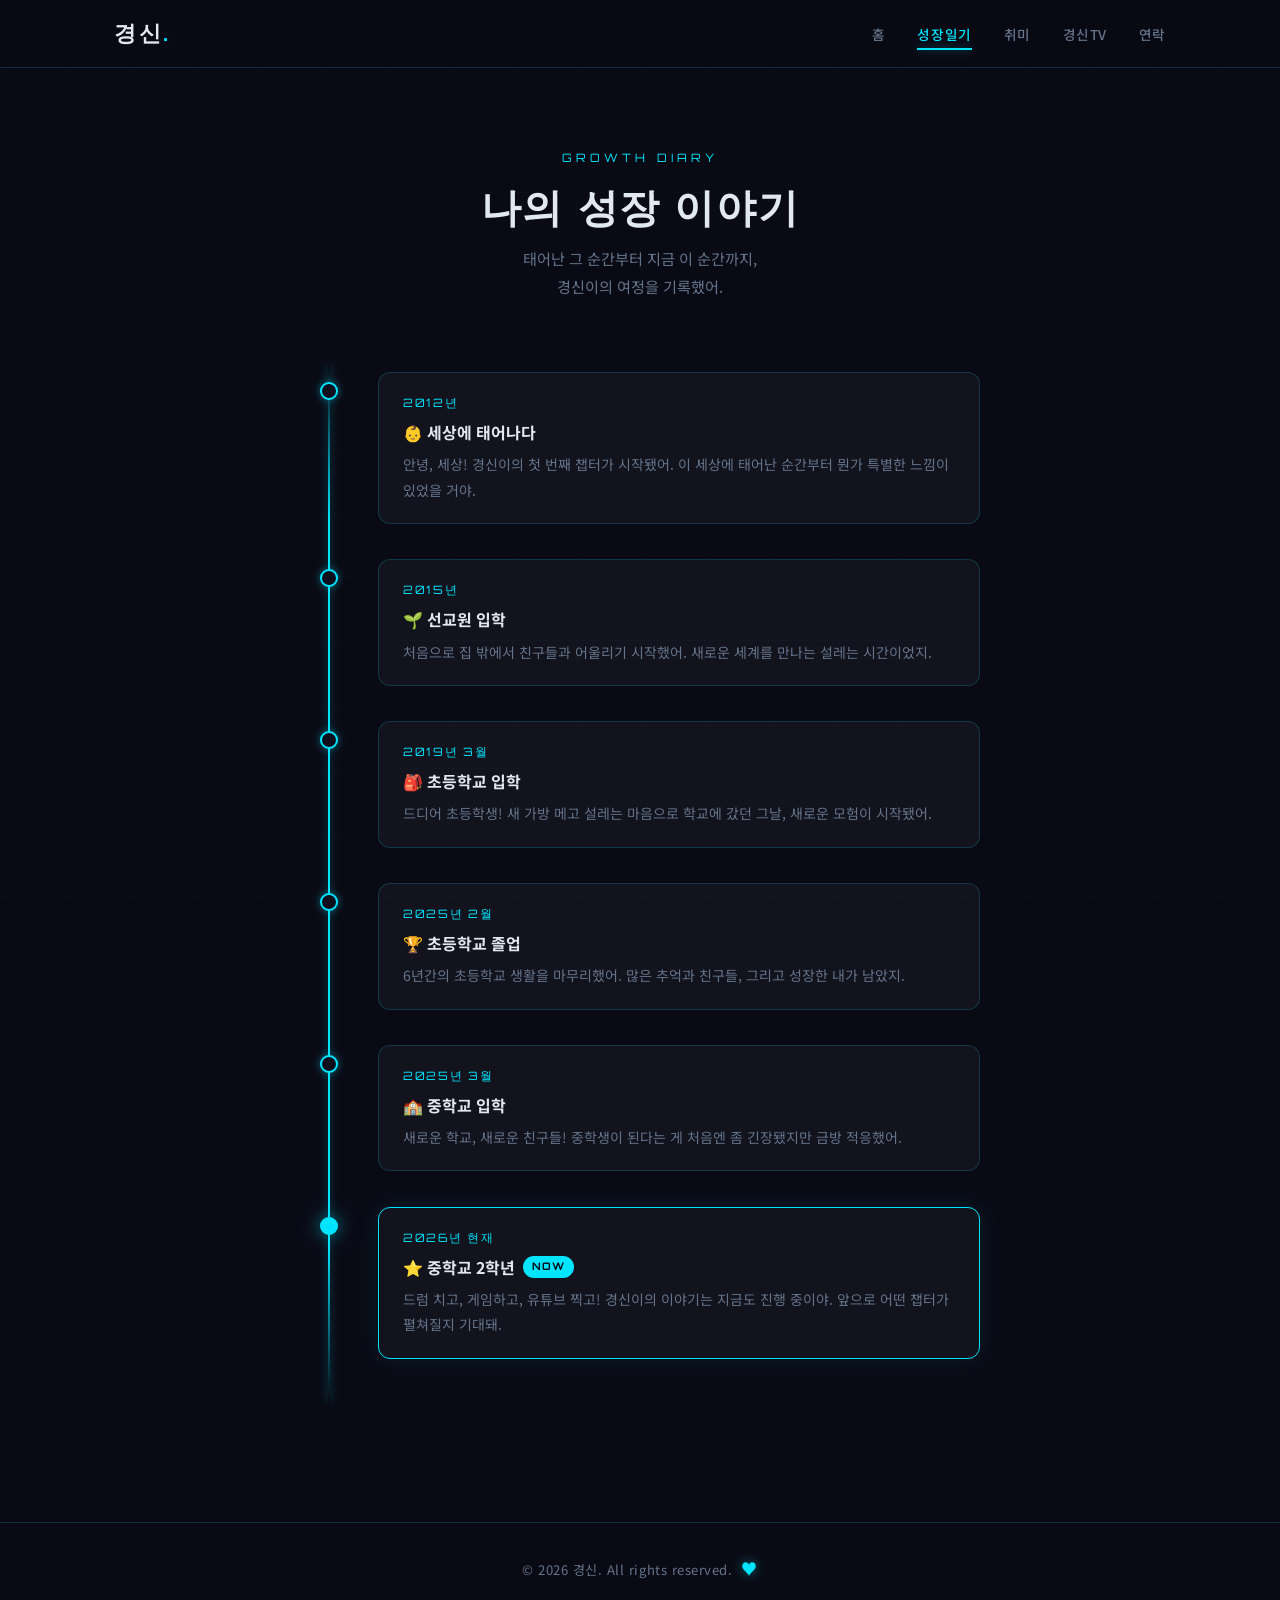
==== growth.html @ fafbe0da "Initial commit: 경신이의 개인 홈페이지 다크 게이머 감성 + 네온 사이언 포인트 컬러의 멀티페이지 정적 사이트. 홈 / 성장일기(타임라인) / 취미 / 경신TV(구독자" ====
<!DOCTYPE html>
<html lang="ko">
<head>
  <meta charset="UTF-8">
  <meta name="viewport" content="width=device-width, initial-scale=1.0">
  <meta name="description" content="경신이의 성장일기 — 출생부터 중학교 2학년 현재까지">
  <title>성장일기 | 경신의 홈페이지</title>
  <link rel="preconnect" href="https://fonts.googleapis.com">
  <link rel="preconnect" href="https://fonts.gstatic.com" crossorigin>
  <link href="https://fonts.googleapis.com/css2?family=Orbitron:wght@400;600;700;900&family=Noto+Sans+KR:wght@300;400;500;700&display=swap" rel="stylesheet">
  <link rel="stylesheet" href="css/style.css">
</head>
<body>

  <!-- ── NAVBAR ── -->
  <nav class="navbar">
    <div class="nav-container">
      <a href="index.html" class="nav-logo">경신<span>.</span></a>
      <button class="nav-toggle" aria-label="메뉴 열기">
        <span></span><span></span><span></span>
      </button>
      <ul class="nav-menu">
        <li><a href="index.html"   class="nav-link">홈</a></li>
        <li><a href="growth.html"  class="nav-link">성장일기</a></li>
        <li><a href="hobby.html"   class="nav-link">취미</a></li>
        <li><a href="youtube.html" class="nav-link">경신TV</a></li>
        <li><a href="contact.html" class="nav-link">연락</a></li>
      </ul>
    </div>
  </nav>

  <!-- ── CONTENT ── -->
  <main class="page-content">
    <div class="section">

      <div class="section-header fade-in">
        <span class="section-tag">Growth Diary</span>
        <h2 class="section-title">나의 성장 이야기</h2>
        <p class="section-desc">
          태어난 그 순간부터 지금 이 순간까지,<br>경신이의 여정을 기록했어.
        </p>
      </div>

      <!-- Timeline -->
      <div class="timeline">

        <div class="timeline-item fade-in">
          <div class="timeline-dot"></div>
          <div class="timeline-content">
            <div class="timeline-year">2012년</div>
            <div class="timeline-title">👶 세상에 태어나다</div>
            <p class="timeline-desc">
              안녕, 세상! 경신이의 첫 번째 챕터가 시작됐어.
              이 세상에 태어난 순간부터 뭔가 특별한 느낌이 있었을 거야.
            </p>
          </div>
        </div>

        <div class="timeline-item fade-in">
          <div class="timeline-dot"></div>
          <div class="timeline-content">
            <div class="timeline-year">2015년</div>
            <div class="timeline-title">🌱 선교원 입학</div>
            <p class="timeline-desc">
              처음으로 집 밖에서 친구들과 어울리기 시작했어.
              새로운 세계를 만나는 설레는 시간이었지.
            </p>
          </div>
        </div>

        <div class="timeline-item fade-in">
          <div class="timeline-dot"></div>
          <div class="timeline-content">
            <div class="timeline-year">2019년 3월</div>
            <div class="timeline-title">🎒 초등학교 입학</div>
            <p class="timeline-desc">
              드디어 초등학생! 새 가방 메고 설레는 마음으로 학교에 갔던 그날,
              새로운 모험이 시작됐어.
            </p>
          </div>
        </div>

        <div class="timeline-item fade-in">
          <div class="timeline-dot"></div>
          <div class="timeline-content">
            <div class="timeline-year">2025년 2월</div>
            <div class="timeline-title">🏆 초등학교 졸업</div>
            <p class="timeline-desc">
              6년간의 초등학교 생활을 마무리했어.
              많은 추억과 친구들, 그리고 성장한 내가 남았지.
            </p>
          </div>
        </div>

        <div class="timeline-item fade-in">
          <div class="timeline-dot"></div>
          <div class="timeline-content">
            <div class="timeline-year">2025년 3월</div>
            <div class="timeline-title">🏫 중학교 입학</div>
            <p class="timeline-desc">
              새로운 학교, 새로운 친구들!
              중학생이 된다는 게 처음엔 좀 긴장됐지만 금방 적응했어.
            </p>
          </div>
        </div>

        <!-- Current item -->
        <div class="timeline-item current fade-in">
          <div class="timeline-dot"></div>
          <div class="timeline-content">
            <div class="timeline-year">2026년 현재</div>
            <div class="timeline-title">
              ⭐ 중학교 2학년
              <span class="current-badge">NOW</span>
            </div>
            <p class="timeline-desc">
              드럼 치고, 게임하고, 유튜브 찍고! 경신이의 이야기는 지금도 진행 중이야.
              앞으로 어떤 챕터가 펼쳐질지 기대돼.
            </p>
          </div>
        </div>

      </div>
    </div>
  </main>

  <footer class="footer">
    <p>© 2026 경신. All rights reserved. &nbsp;<span class="neon">♥</span></p>
  </footer>

  <script src="js/main.js"></script>
</body>
</html>
---- css/style.css ----
/* ==============================
   CSS CUSTOM PROPERTIES
============================== */
:root {
  --bg: #0a0a14;
  --bg-2: #0e0e1c;
  --bg-card: rgba(255, 255, 255, 0.04);
  --neon: #00e5ff;
  --neon-bright: #00ffff;
  --neon-glow: rgba(0, 229, 255, 0.45);
  --neon-dim: rgba(0, 229, 255, 0.08);
  --neon-border: rgba(0, 229, 255, 0.18);
  --text: #e2e8f0;
  --text-muted: #64748b;
  --nav-height: 68px;
  --ff-heading: 'Orbitron', monospace;
  --ff-body: 'Noto Sans KR', sans-serif;
  --radius: 12px;
}

/* ==============================
   RESET & BASE
============================== */
*, *::before, *::after {
  box-sizing: border-box;
  margin: 0;
  padding: 0;
}

html { scroll-behavior: smooth; }

body {
  font-family: var(--ff-body);
  background-color: var(--bg);
  color: var(--text);
  line-height: 1.7;
  min-height: 100vh;
  overflow-x: hidden;
}

/* Subtle cyberpunk grid overlay */
body::before {
  content: '';
  position: fixed;
  inset: 0;
  background-image:
    linear-gradient(rgba(0, 229, 255, 0.022) 1px, transparent 1px),
    linear-gradient(90deg, rgba(0, 229, 255, 0.022) 1px, transparent 1px);
  background-size: 64px 64px;
  pointer-events: none;
  z-index: 0;
}

a { text-decoration: none; color: inherit; }
ul { list-style: none; }

h1, h2, h3, h4 {
  font-family: var(--ff-heading);
  letter-spacing: 0.04em;
}

/* ==============================
   NAVBAR
============================== */
.navbar {
  position: fixed;
  top: 0;
  left: 0;
  right: 0;
  height: var(--nav-height);
  z-index: 1000;
  background: rgba(10, 10, 20, 0.88);
  backdrop-filter: blur(14px);
  -webkit-backdrop-filter: blur(14px);
  border-bottom: 1px solid var(--neon-border);
}

.nav-container {
  max-width: 1100px;
  margin: 0 auto;
  padding: 0 1.5rem;
  height: 100%;
  display: flex;
  align-items: center;
  justify-content: space-between;
}

.nav-logo {
  font-family: var(--ff-heading);
  font-size: 1.35rem;
  font-weight: 700;
  color: var(--text);
  letter-spacing: 0.12em;
}

.nav-logo span {
  color: var(--neon);
  text-shadow: 0 0 12px var(--neon-glow);
}

.nav-menu {
  display: flex;
  gap: 2rem;
  align-items: center;
}

.nav-link {
  font-size: 0.85rem;
  font-weight: 500;
  color: var(--text-muted);
  transition: color 0.3s ease;
  position: relative;
  padding: 0.25rem 0;
  letter-spacing: 0.04em;
}

.nav-link::after {
  content: '';
  position: absolute;
  bottom: -2px;
  left: 0;
  width: 0;
  height: 2px;
  background: var(--neon);
  box-shadow: 0 0 8px var(--neon-glow);
  transition: width 0.3s ease;
}

.nav-link:hover,
.nav-link.active {
  color: var(--neon);
}

.nav-link:hover::after,
.nav-link.active::after {
  width: 100%;
}

/* Hamburger */
.nav-toggle {
  display: none;
  flex-direction: column;
  gap: 5px;
  cursor: pointer;
  background: none;
  border: none;
  padding: 0.5rem;
}

.nav-toggle span {
  display: block;
  width: 24px;
  height: 2px;
  background: var(--text);
  border-radius: 2px;
  transition: all 0.3s ease;
}

.nav-toggle.active span:nth-child(1) { transform: translateY(7px) rotate(45deg); }
.nav-toggle.active span:nth-child(2) { opacity: 0; transform: scaleX(0); }
.nav-toggle.active span:nth-child(3) { transform: translateY(-7px) rotate(-45deg); }

/* ==============================
   LAYOUT & SECTION UTILITIES
============================== */
.page-content {
  padding-top: var(--nav-height);
}

.section {
  padding: 5rem 1.5rem;
  max-width: 1100px;
  margin: 0 auto;
}

.section-header {
  text-align: center;
  margin-bottom: 3.5rem;
}

.section-tag {
  font-size: 0.72rem;
  font-family: var(--ff-heading);
  color: var(--neon);
  letter-spacing: 0.35em;
  text-transform: uppercase;
  display: block;
  margin-bottom: 0.85rem;
}

.section-title {
  font-size: clamp(1.6rem, 4vw, 2.5rem);
  font-weight: 700;
  color: var(--text);
  margin-bottom: 0.75rem;
  line-height: 1.3;
}

.section-desc {
  color: var(--text-muted);
  font-size: 0.95rem;
  max-width: 480px;
  margin: 0 auto;
  line-height: 1.8;
}

/* Neon utility */
.neon {
  color: var(--neon);
  text-shadow: 0 0 12px var(--neon-glow);
}

/* ==============================
   HERO (index.html)
============================== */
.hero {
  min-height: 100vh;
  display: flex;
  align-items: center;
  justify-content: center;
  text-align: center;
  padding: calc(var(--nav-height) + 3rem) 1.5rem 5rem;
  position: relative;
  overflow: hidden;
}

.hero-bg-glow {
  position: absolute;
  top: 50%;
  left: 50%;
  transform: translate(-50%, -50%);
  width: 600px;
  height: 600px;
  background: radial-gradient(circle, rgba(0, 229, 255, 0.06) 0%, transparent 70%);
  pointer-events: none;
}

.hero-content {
  max-width: 720px;
  position: relative;
  z-index: 1;
}

.hero-tag {
  display: inline-block;
  font-size: 0.72rem;
  font-family: var(--ff-heading);
  letter-spacing: 0.3em;
  color: var(--neon);
  background: var(--neon-dim);
  border: 1px solid var(--neon-border);
  padding: 0.35rem 1.1rem;
  border-radius: 100px;
  margin-bottom: 2rem;
  text-transform: uppercase;
}

.hero h1 {
  font-size: clamp(2.2rem, 7vw, 4.5rem);
  font-weight: 900;
  line-height: 1.2;
  margin-bottom: 1.25rem;
  color: var(--text);
}

.neon-text {
  color: var(--neon);
  text-shadow: 0 0 24px var(--neon-glow), 0 0 48px rgba(0, 229, 255, 0.2);
}

.hero-sub {
  font-size: 1.1rem;
  color: var(--text-muted);
  margin-bottom: 3.5rem;
  letter-spacing: 0.12em;
}

.hero-sub .sep {
  color: var(--neon);
  margin: 0 0.6rem;
  opacity: 0.7;
}

/* ==============================
   QUICK LINK CARDS (index.html)
============================== */
.cards-grid {
  display: grid;
  grid-template-columns: repeat(auto-fit, minmax(210px, 1fr));
  gap: 1.25rem;
  max-width: 760px;
  margin: 0 auto;
}

.card {
  background: var(--bg-card);
  border: 1px solid var(--neon-border);
  border-radius: var(--radius);
  padding: 2rem 1.5rem;
  text-align: center;
  transition: all 0.3s ease;
  position: relative;
  overflow: hidden;
  cursor: pointer;
  display: block;
}

.card::before {
  content: '';
  position: absolute;
  inset: 0;
  background: linear-gradient(135deg, rgba(0, 229, 255, 0.06), transparent 60%);
  opacity: 0;
  transition: opacity 0.3s ease;
}

.card:hover {
  border-color: var(--neon);
  box-shadow: 0 0 24px rgba(0, 229, 255, 0.12), 0 10px 36px rgba(0, 0, 0, 0.4);
  transform: translateY(-6px);
}

.card:hover::before { opacity: 1; }

.card-icon {
  font-size: 2.4rem;
  margin-bottom: 0.9rem;
  display: block;
  line-height: 1;
}

.card h3 {
  font-size: 0.9rem;
  color: var(--neon);
  margin-bottom: 0.5rem;
  letter-spacing: 0.06em;
}

.card p {
  font-size: 0.82rem;
  color: var(--text-muted);
  line-height: 1.7;
}

/* ==============================
   TIMELINE (growth.html)
============================== */
.timeline {
  position: relative;
  max-width: 680px;
  margin: 0 auto;
  padding: 1rem 0;
}

.timeline::before {
  content: '';
  position: absolute;
  left: 28px;
  top: 8px;
  bottom: 8px;
  width: 2px;
  background: linear-gradient(to bottom, transparent, var(--neon) 15%, var(--neon) 85%, transparent);
  box-shadow: 0 0 8px var(--neon-glow);
}

.timeline-item {
  position: relative;
  padding-left: 78px;
  margin-bottom: 2.2rem;
}

.timeline-dot {
  position: absolute;
  left: 20px;
  top: 10px;
  width: 18px;
  height: 18px;
  background: var(--bg-2);
  border: 2px solid var(--neon);
  border-radius: 50%;
  box-shadow: 0 0 8px var(--neon-glow);
  transition: all 0.3s ease;
}

.timeline-item:hover .timeline-dot {
  background: var(--neon);
  box-shadow: 0 0 16px var(--neon-glow), 0 0 4px var(--neon-bright);
  transform: scale(1.2);
}

.timeline-item.current .timeline-dot {
  background: var(--neon);
  box-shadow: 0 0 16px var(--neon-glow), 0 0 32px rgba(0, 229, 255, 0.3);
  animation: pulse-dot 2.5s ease-in-out infinite;
}

@keyframes pulse-dot {
  0%, 100% { box-shadow: 0 0 16px var(--neon-glow), 0 0 32px rgba(0,229,255,0.3); }
  50%       { box-shadow: 0 0 6px var(--neon-glow), 0 0 12px rgba(0,229,255,0.1); }
}

.timeline-content {
  background: var(--bg-card);
  border: 1px solid var(--neon-border);
  border-radius: var(--radius);
  padding: 1.25rem 1.5rem;
  transition: all 0.3s ease;
}

.timeline-item:hover .timeline-content {
  border-color: rgba(0, 229, 255, 0.5);
  box-shadow: 0 0 18px rgba(0, 229, 255, 0.08);
}

.timeline-item.current .timeline-content {
  border-color: var(--neon);
  box-shadow: 0 0 24px rgba(0, 229, 255, 0.1);
}

.timeline-year {
  font-family: var(--ff-heading);
  font-size: 0.72rem;
  color: var(--neon);
  letter-spacing: 0.15em;
  margin-bottom: 0.4rem;
  text-transform: uppercase;
}

.timeline-title {
  font-size: 1rem;
  font-weight: 700;
  margin-bottom: 0.4rem;
  display: flex;
  align-items: center;
  gap: 0.5rem;
  flex-wrap: wrap;
}

.current-badge {
  font-size: 0.65rem;
  font-family: var(--ff-heading);
  background: var(--neon);
  color: var(--bg);
  padding: 0.12rem 0.55rem;
  border-radius: 100px;
  font-weight: 700;
  letter-spacing: 0.1em;
}

.timeline-desc {
  font-size: 0.875rem;
  color: var(--text-muted);
  line-height: 1.8;
}

/* ==============================
   HOBBY (hobby.html)
============================== */
.hobby-grid {
  display: grid;
  grid-template-columns: repeat(auto-fit, minmax(300px, 1fr));
  gap: 2rem;
  max-width: 900px;
  margin: 0 auto;
}

.hobby-card {
  background: var(--bg-card);
  border: 1px solid var(--neon-border);
  border-radius: 16px;
  overflow: hidden;
  transition: all 0.35s ease;
}

.hobby-card:hover {
  border-color: var(--neon);
  box-shadow: 0 0 32px rgba(0, 229, 255, 0.1), 0 14px 44px rgba(0, 0, 0, 0.4);
  transform: translateY(-7px);
}

.hobby-card-header {
  height: 190px;
  display: flex;
  align-items: center;
  justify-content: center;
  position: relative;
  overflow: hidden;
}

.hobby-card-header.drum {
  background:
    radial-gradient(ellipse at 50% 120%, rgba(0, 229, 255, 0.25) 0%, transparent 55%),
    radial-gradient(ellipse at 50% 0%, rgba(0, 229, 255, 0.06) 0%, transparent 70%),
    var(--bg-2);
}

.hobby-card-header.drum::before {
  content: '';
  position: absolute;
  bottom: 16px;
  left: 50%;
  transform: translateX(-50%);
  width: 100px;
  height: 22px;
  border-radius: 50%;
  border: 2px solid rgba(0, 229, 255, 0.2);
  background: rgba(0, 229, 255, 0.04);
}

.hobby-card-header.game {
  background:
    radial-gradient(ellipse at 50% 100%, rgba(139, 92, 246, 0.2) 0%, transparent 55%),
    radial-gradient(ellipse at 50% 0%, rgba(139, 92, 246, 0.05) 0%, transparent 70%),
    var(--bg-2);
}

.hobby-emoji {
  font-size: 5rem;
  display: block;
  line-height: 1;
  transition: transform 0.3s ease;
  position: relative;
  z-index: 1;
}

.hobby-card:hover .hobby-emoji {
  animation: float-emoji 0.7s ease forwards;
}

@keyframes float-emoji {
  0%   { transform: translateY(0) rotate(0deg); }
  30%  { transform: translateY(-14px) rotate(-8deg); }
  60%  { transform: translateY(-8px) rotate(6deg); }
  100% { transform: translateY(0) rotate(0deg); }
}

.hobby-card-body {
  padding: 1.6rem;
}

.hobby-card-body h3 {
  font-size: 1.1rem;
  color: var(--neon);
  margin-bottom: 0.75rem;
  letter-spacing: 0.04em;
}

.hobby-card-body p {
  font-size: 0.875rem;
  color: var(--text-muted);
  line-height: 1.85;
  margin-bottom: 1rem;
}

.hobby-tags {
  display: flex;
  flex-wrap: wrap;
  gap: 0.5rem;
}

.hobby-tag {
  font-size: 0.72rem;
  font-family: var(--ff-heading);
  background: var(--neon-dim);
  border: 1px solid var(--neon-border);
  color: var(--neon);
  padding: 0.2rem 0.65rem;
  border-radius: 100px;
  letter-spacing: 0.08em;
}

/* ==============================
   YOUTUBE (youtube.html)
============================== */
.yt-hero {
  text-align: center;
  padding: calc(var(--nav-height) + 3rem) 1.5rem 2rem;
  position: relative;
}

.yt-hero::before {
  content: '';
  position: absolute;
  top: 0;
  left: 0;
  right: 0;
  bottom: 0;
  background: radial-gradient(ellipse at 50% 40%, rgba(0, 229, 255, 0.05) 0%, transparent 65%);
  pointer-events: none;
}

.yt-channel-logo {
  font-size: 4rem;
  margin-bottom: 0.75rem;
  animation: float-logo 3s ease-in-out infinite;
}

@keyframes float-logo {
  0%, 100% { transform: translateY(0); }
  50%       { transform: translateY(-10px); }
}

.yt-channel-name {
  font-family: var(--ff-heading);
  font-size: clamp(2.2rem, 7vw, 4rem);
  font-weight: 900;
  color: var(--neon);
  text-shadow: 0 0 24px var(--neon-glow), 0 0 50px rgba(0, 229, 255, 0.15);
  margin-bottom: 0.75rem;
  letter-spacing: 0.06em;
}

.yt-desc {
  color: var(--text-muted);
  font-size: 1rem;
  margin-bottom: 2rem;
}

.subscriber-block {
  display: inline-flex;
  align-items: center;
  gap: 1.5rem;
  background: var(--bg-card);
  border: 1px solid var(--neon-border);
  border-radius: var(--radius);
  padding: 1.5rem 2.8rem;
  margin: 0 auto 2rem;
}

.sub-inner {
  text-align: center;
}

.sub-count {
  font-family: var(--ff-heading);
  font-size: clamp(2.5rem, 6vw, 3.5rem);
  font-weight: 900;
  color: var(--neon);
  text-shadow: 0 0 20px var(--neon-glow);
  line-height: 1;
  display: block;
}

.sub-label {
  font-size: 0.8rem;
  color: var(--text-muted);
  letter-spacing: 0.1em;
  margin-top: 0.3rem;
  font-family: var(--ff-heading);
  display: block;
}

.yt-button {
  display: inline-flex;
  align-items: center;
  gap: 0.5rem;
  background: var(--neon);
  color: var(--bg);
  font-family: var(--ff-heading);
  font-weight: 700;
  font-size: 0.85rem;
  padding: 0.85rem 2.2rem;
  border-radius: 8px;
  border: none;
  cursor: pointer;
  transition: all 0.3s ease;
  letter-spacing: 0.08em;
  text-decoration: none;
}

.yt-button:hover {
  box-shadow: 0 0 24px var(--neon-glow), 0 0 50px rgba(0, 229, 255, 0.15);
  transform: scale(1.04);
}

/* Video Cards */
.video-grid {
  display: grid;
  grid-template-columns: repeat(auto-fit, minmax(270px, 1fr));
  gap: 1.5rem;
  max-width: 1000px;
  margin: 0 auto;
}

.video-card {
  background: var(--bg-card);
  border: 1px solid var(--neon-border);
  border-radius: var(--radius);
  overflow: hidden;
  transition: all 0.3s ease;
  cursor: pointer;
}

.video-card:hover {
  border-color: var(--neon);
  box-shadow: 0 0 20px rgba(0, 229, 255, 0.1);
  transform: translateY(-5px);
}

.video-thumb {
  height: 165px;
  background: var(--bg-2);
  display: flex;
  align-items: center;
  justify-content: center;
  font-size: 3rem;
  border-bottom: 1px solid var(--neon-border);
  position: relative;
  overflow: hidden;
}

.video-thumb::before {
  content: '';
  position: absolute;
  inset: 0;
  background: linear-gradient(135deg, rgba(0, 229, 255, 0.06), transparent);
}

.video-play-overlay {
  position: absolute;
  inset: 0;
  background: rgba(0, 229, 255, 0.06);
  display: flex;
  align-items: center;
  justify-content: center;
  opacity: 0;
  transition: opacity 0.3s ease;
  font-size: 2.5rem;
}

.video-card:hover .video-play-overlay { opacity: 1; }

.video-info {
  padding: 1.1rem;
}

.video-info h4 {
  font-size: 0.875rem;
  font-family: var(--ff-body);
  font-weight: 500;
  margin-bottom: 0.3rem;
  line-height: 1.5;
  color: var(--text);
}

.video-info p {
  font-size: 0.78rem;
  color: var(--text-muted);
}

/* ==============================
   CONTACT / GUESTBOOK
============================== */
.contact-wrapper {
  max-width: 580px;
  margin: 0 auto;
}

.contact-intro {
  background: var(--bg-card);
  border: 1px solid var(--neon-border);
  border-radius: var(--radius);
  padding: 1.5rem;
  margin-bottom: 2rem;
  text-align: center;
}

.contact-intro p {
  font-size: 0.9rem;
  color: var(--text-muted);
  line-height: 1.8;
}

.form-group {
  margin-bottom: 1.5rem;
}

.form-group label {
  display: block;
  font-size: 0.75rem;
  font-family: var(--ff-heading);
  color: var(--neon);
  letter-spacing: 0.15em;
  text-transform: uppercase;
  margin-bottom: 0.55rem;
}

.form-control {
  width: 100%;
  background: var(--bg-card);
  border: 1px solid var(--neon-border);
  border-radius: 8px;
  padding: 0.9rem 1.1rem;
  color: var(--text);
  font-family: var(--ff-body);
  font-size: 0.9rem;
  transition: all 0.3s ease;
  outline: none;
  resize: vertical;
}

.form-control:focus {
  border-color: var(--neon);
  box-shadow: 0 0 0 3px rgba(0, 229, 255, 0.08);
}

.form-control::placeholder { color: var(--text-muted); }

.submit-btn {
  width: 100%;
  background: transparent;
  border: 2px solid var(--neon);
  color: var(--neon);
  font-family: var(--ff-heading);
  font-size: 0.85rem;
  font-weight: 700;
  letter-spacing: 0.12em;
  padding: 1rem 2rem;
  border-radius: 8px;
  cursor: pointer;
  transition: all 0.3s ease;
  text-transform: uppercase;
}

.submit-btn:hover {
  background: var(--neon);
  color: var(--bg);
  box-shadow: 0 0 24px var(--neon-glow);
}

/* ==============================
   FOOTER
============================== */
.footer {
  text-align: center;
  padding: 2rem 1.5rem;
  border-top: 1px solid var(--neon-border);
  color: var(--text-muted);
  font-size: 0.82rem;
  margin-top: 2rem;
  letter-spacing: 0.04em;
}

.footer .neon {
  font-size: 1rem;
}

/* ==============================
   ANIMATIONS
============================== */
.fade-in {
  opacity: 0;
  transform: translateY(28px);
  transition: opacity 0.65s ease, transform 0.65s ease;
}

.fade-in.visible {
  opacity: 1;
  transform: translateY(0);
}

/* ==============================
   RESPONSIVE
============================== */
@media (max-width: 768px) {
  .nav-toggle {
    display: flex;
  }

  .nav-menu {
    position: fixed;
    top: var(--nav-height);
    left: 0;
    right: 0;
    background: rgba(10, 10, 20, 0.97);
    backdrop-filter: blur(14px);
    -webkit-backdrop-filter: blur(14px);
    flex-direction: column;
    padding: 1.75rem 1.5rem;
    gap: 1.1rem;
    border-bottom: 1px solid var(--neon-border);
    transform: translateY(-110%);
    transition: transform 0.35s ease;
    z-index: 999;
  }

  .nav-menu.open {
    transform: translateY(0);
  }

  .nav-link {
    font-size: 1rem;
    padding: 0.5rem 0;
  }

  .timeline::before { left: 18px; }
  .timeline-item { padding-left: 58px; }
  .timeline-dot { left: 10px; }

  .subscriber-block { padding: 1.25rem 1.75rem; }

  .hero h1 { line-height: 1.25; }

  .section { padding: 3.5rem 1.25rem; }
}

@media (max-width: 480px) {
  .cards-grid { grid-template-columns: 1fr; }
  .hobby-grid { grid-template-columns: 1fr; }
  .video-grid { grid-template-columns: 1fr; }
}
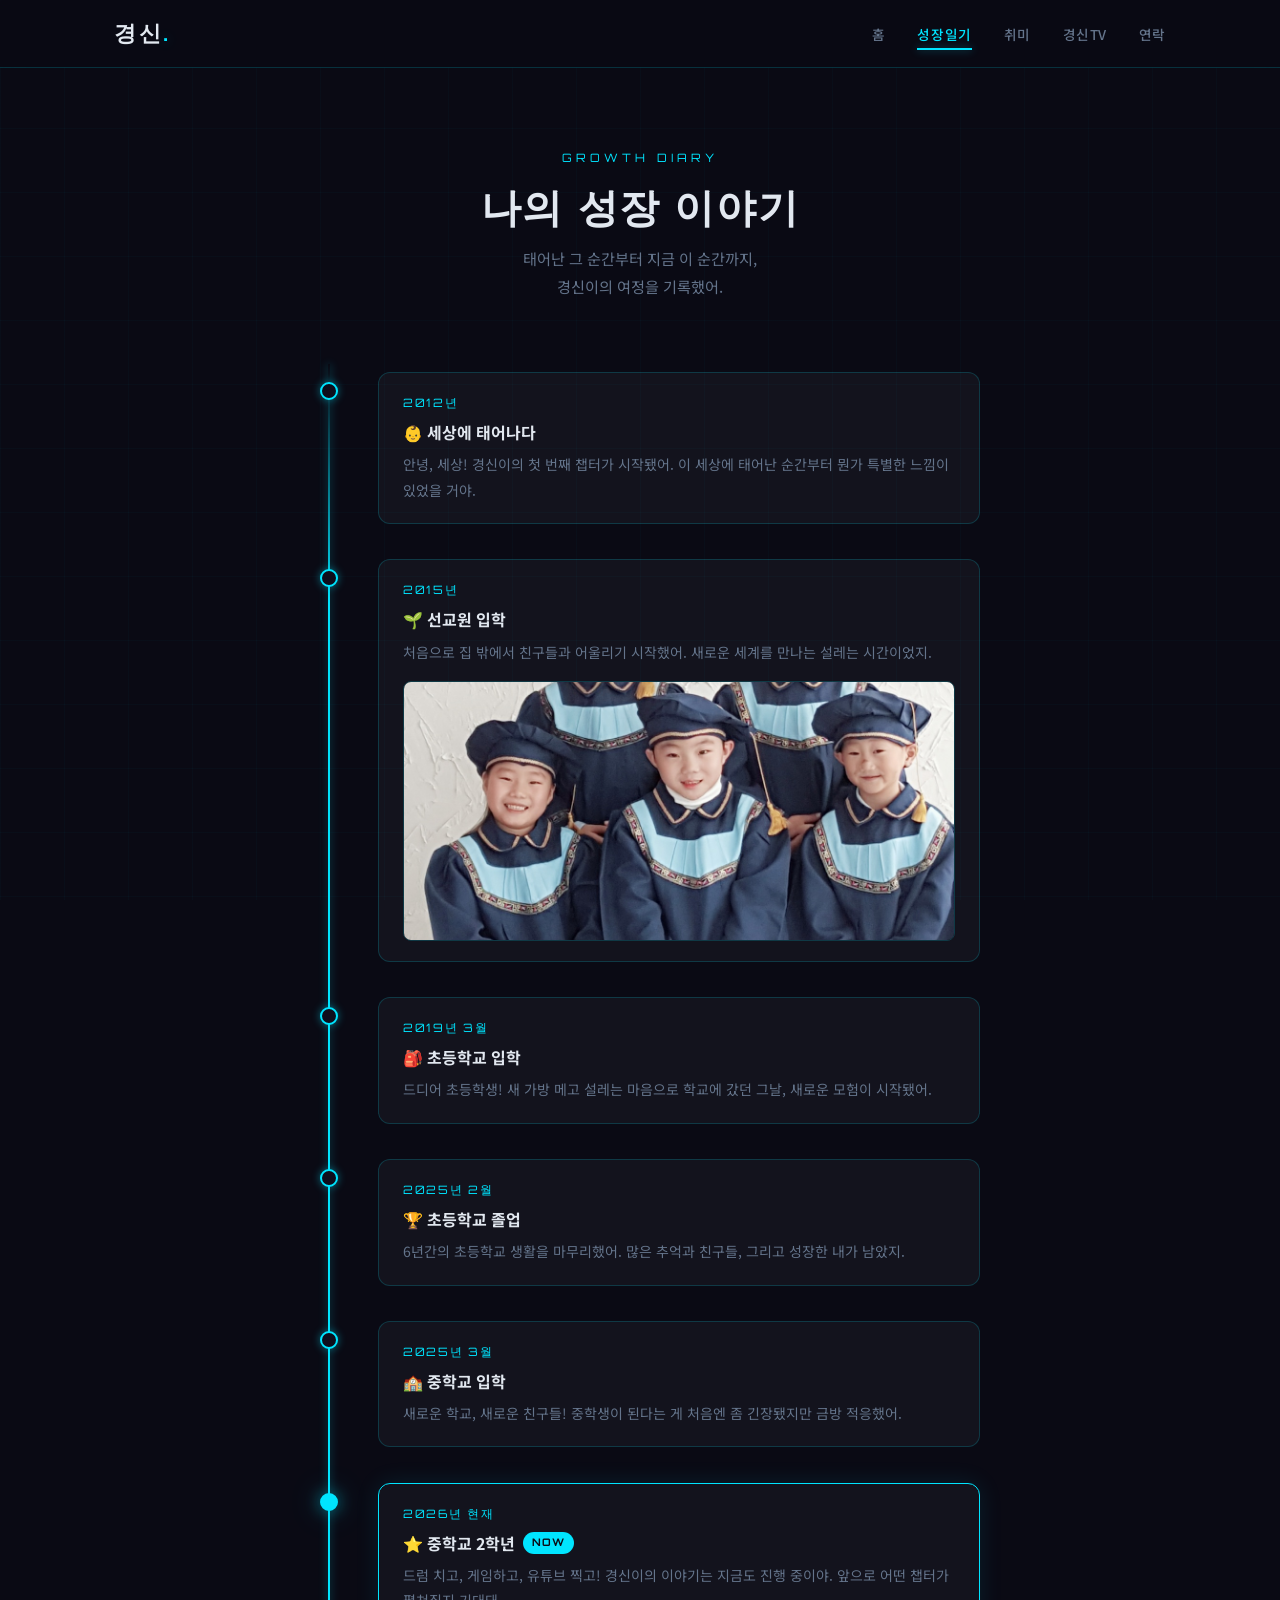
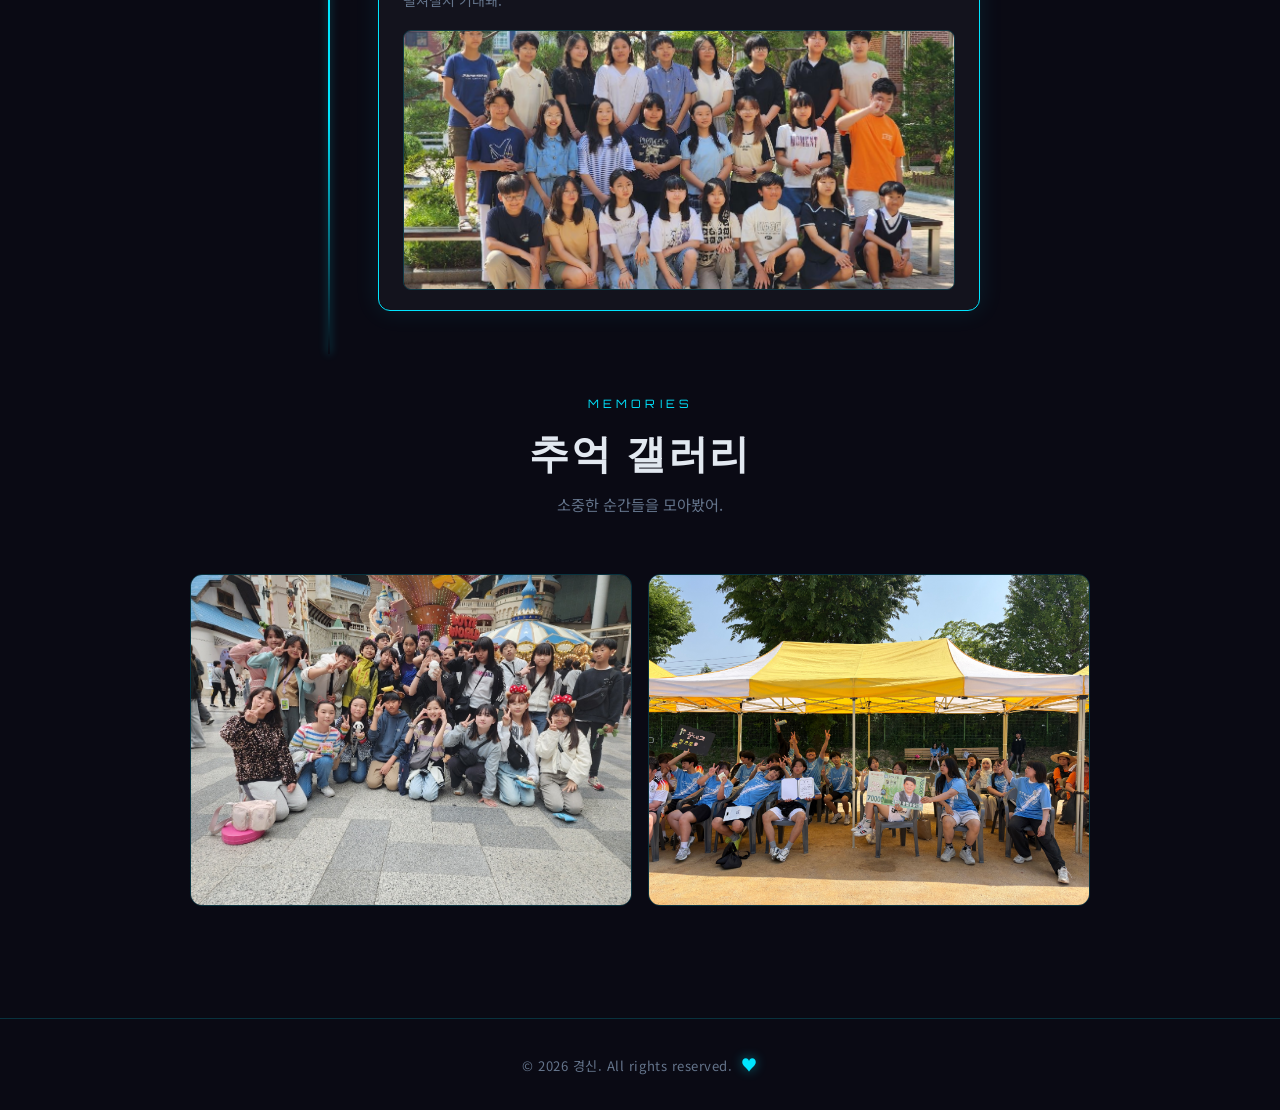
==== commit 3b168f60: "Add photos to growth.html timeline and gallery 졸업사진 → 선교원 타임라인, 학급사진 → 중2 현재 타임라인, 수학여행·체육대회 → 추억 갤러" ====
--- a/growth.html
+++ b/growth.html
@@ -65,6 +65,11 @@
               처음으로 집 밖에서 친구들과 어울리기 시작했어.
               새로운 세계를 만나는 설레는 시간이었지.
             </p>
+            <img
+              src="images/graduation-kids.jpeg"
+              alt="선교원 졸업식 사진"
+              class="timeline-photo"
+            >
           </div>
         </div>
 
@@ -117,10 +122,35 @@
               드럼 치고, 게임하고, 유튜브 찍고! 경신이의 이야기는 지금도 진행 중이야.
               앞으로 어떤 챕터가 펼쳐질지 기대돼.
             </p>
+            <img
+              src="images/class-photo.jpeg"
+              alt="중학교 2학년 학급 단체사진"
+              class="timeline-photo"
+            >
           </div>
         </div>
 
       </div>
+      <!-- Photo Gallery -->
+      <div class="section-header fade-in" style="margin-top: 2rem;">
+        <span class="section-tag">Memories</span>
+        <h2 class="section-title">추억 갤러리</h2>
+        <p class="section-desc">소중한 순간들을 모아봤어.</p>
+      </div>
+
+      <div class="photo-gallery">
+        <div class="photo-grid">
+          <div class="photo-card fade-in">
+            <img src="images/field-trip.jpeg" alt="수학여행 단체사진">
+            <div class="photo-caption">🎡 수학여행 — 놀이공원에서</div>
+          </div>
+          <div class="photo-card fade-in">
+            <img src="images/sports-day.jpeg" alt="체육대회">
+            <div class="photo-caption">🏃 체육대회 — 반 친구들이랑</div>
+          </div>
+        </div>
+      </div>
+
     </div>
   </main>
 
--- a/css/style.css
+++ b/css/style.css
@@ -843,6 +843,90 @@
 
 .footer .neon {
   font-size: 1rem;
+}
+
+/* ==============================
+   TIMELINE PHOTO
+============================== */
+.timeline-photo {
+  width: 100%;
+  max-height: 260px;
+  object-fit: cover;
+  border-radius: 8px;
+  margin-top: 1rem;
+  border: 1px solid var(--neon-border);
+  transition: all 0.35s ease;
+  display: block;
+}
+
+.timeline-item:hover .timeline-photo {
+  border-color: var(--neon);
+  box-shadow: 0 0 16px rgba(0, 229, 255, 0.15);
+}
+
+/* ==============================
+   PHOTO GALLERY (growth.html)
+============================== */
+.photo-gallery {
+  max-width: 900px;
+  margin: 0 auto;
+}
+
+.photo-grid {
+  display: grid;
+  grid-template-columns: repeat(2, 1fr);
+  gap: 1rem;
+}
+
+.photo-card {
+  position: relative;
+  border-radius: var(--radius);
+  overflow: hidden;
+  border: 1px solid var(--neon-border);
+  transition: all 0.35s ease;
+  aspect-ratio: 4/3;
+  cursor: pointer;
+}
+
+.photo-card:hover {
+  border-color: var(--neon);
+  box-shadow: 0 0 24px rgba(0, 229, 255, 0.12), 0 8px 32px rgba(0,0,0,0.4);
+  transform: scale(1.02);
+}
+
+.photo-card img {
+  width: 100%;
+  height: 100%;
+  object-fit: cover;
+  display: block;
+  transition: transform 0.4s ease;
+}
+
+.photo-card:hover img {
+  transform: scale(1.06);
+}
+
+.photo-caption {
+  position: absolute;
+  bottom: 0;
+  left: 0;
+  right: 0;
+  padding: 0.75rem 1rem;
+  background: linear-gradient(to top, rgba(0,0,0,0.8) 0%, transparent 100%);
+  font-size: 0.8rem;
+  color: var(--text);
+  opacity: 0;
+  transform: translateY(4px);
+  transition: all 0.3s ease;
+}
+
+.photo-card:hover .photo-caption {
+  opacity: 1;
+  transform: translateY(0);
+}
+
+@media (max-width: 600px) {
+  .photo-grid { grid-template-columns: 1fr; }
 }
 
 /* ==============================
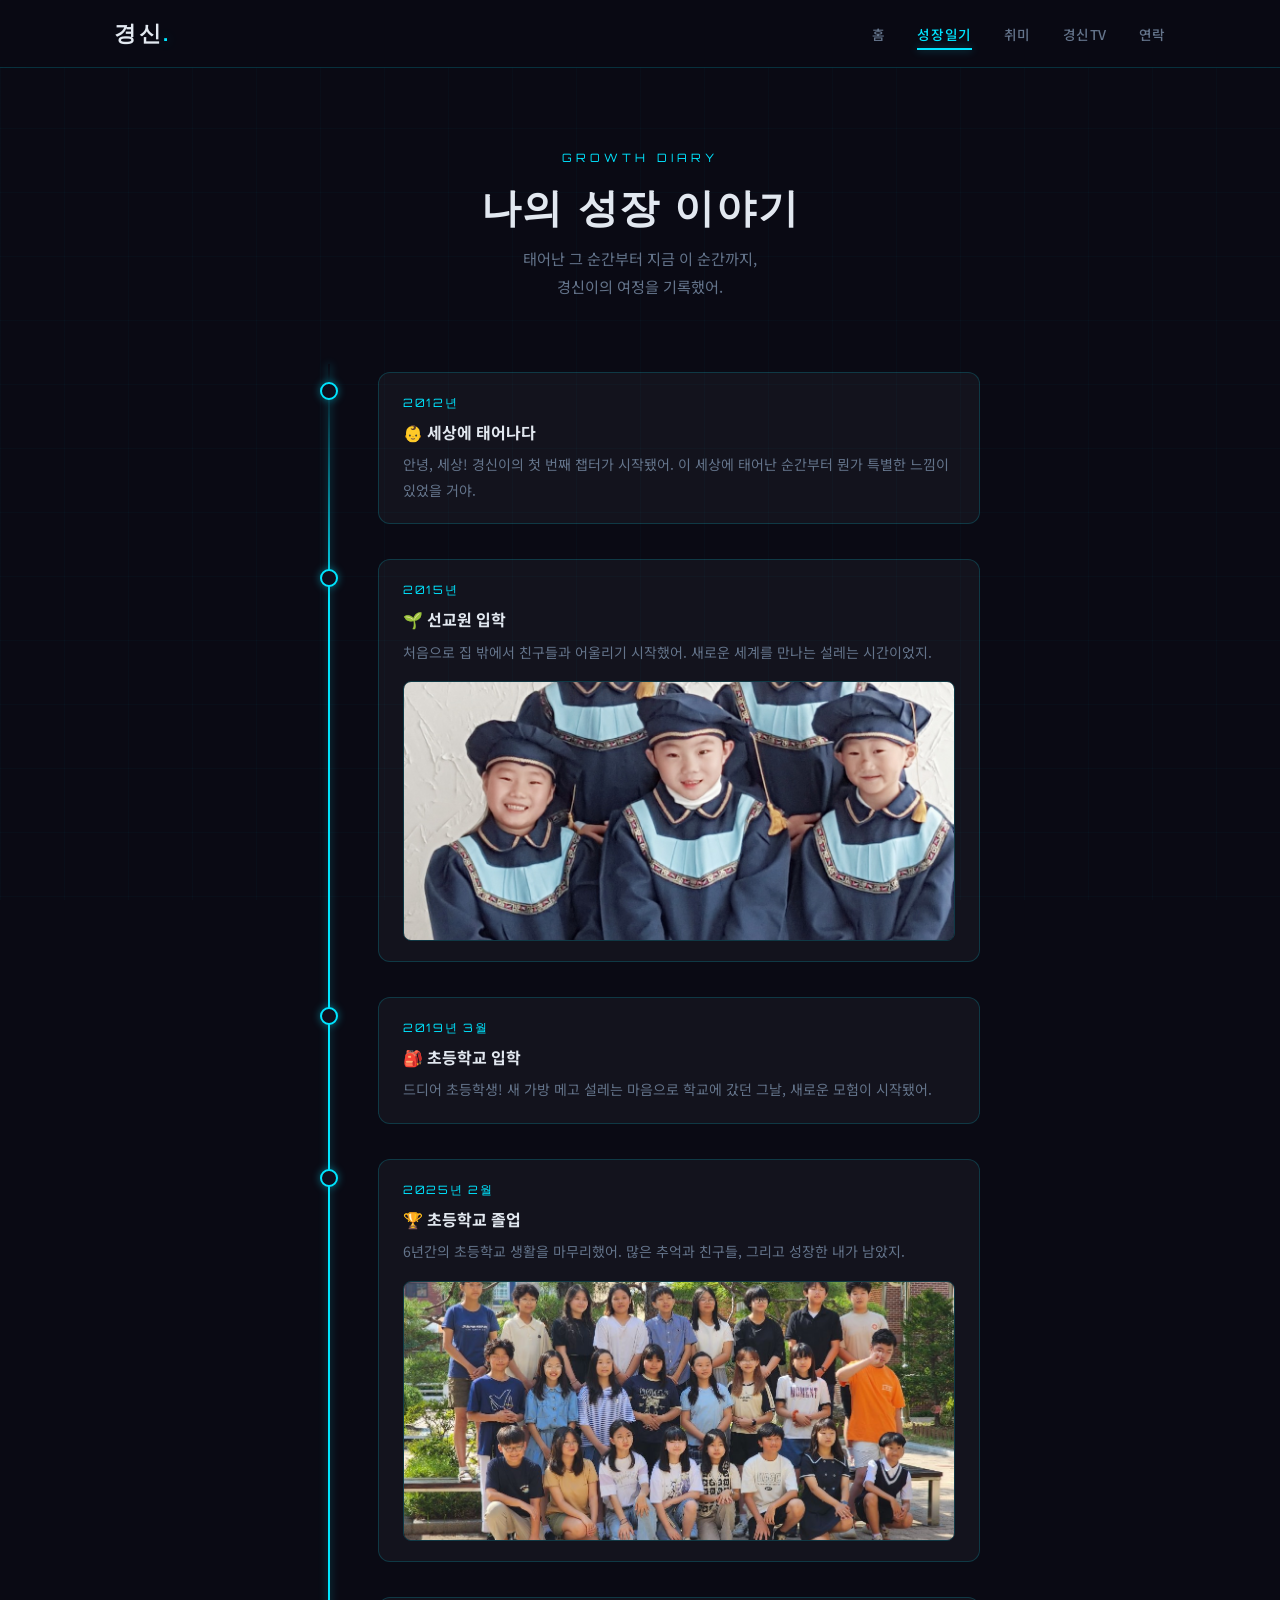
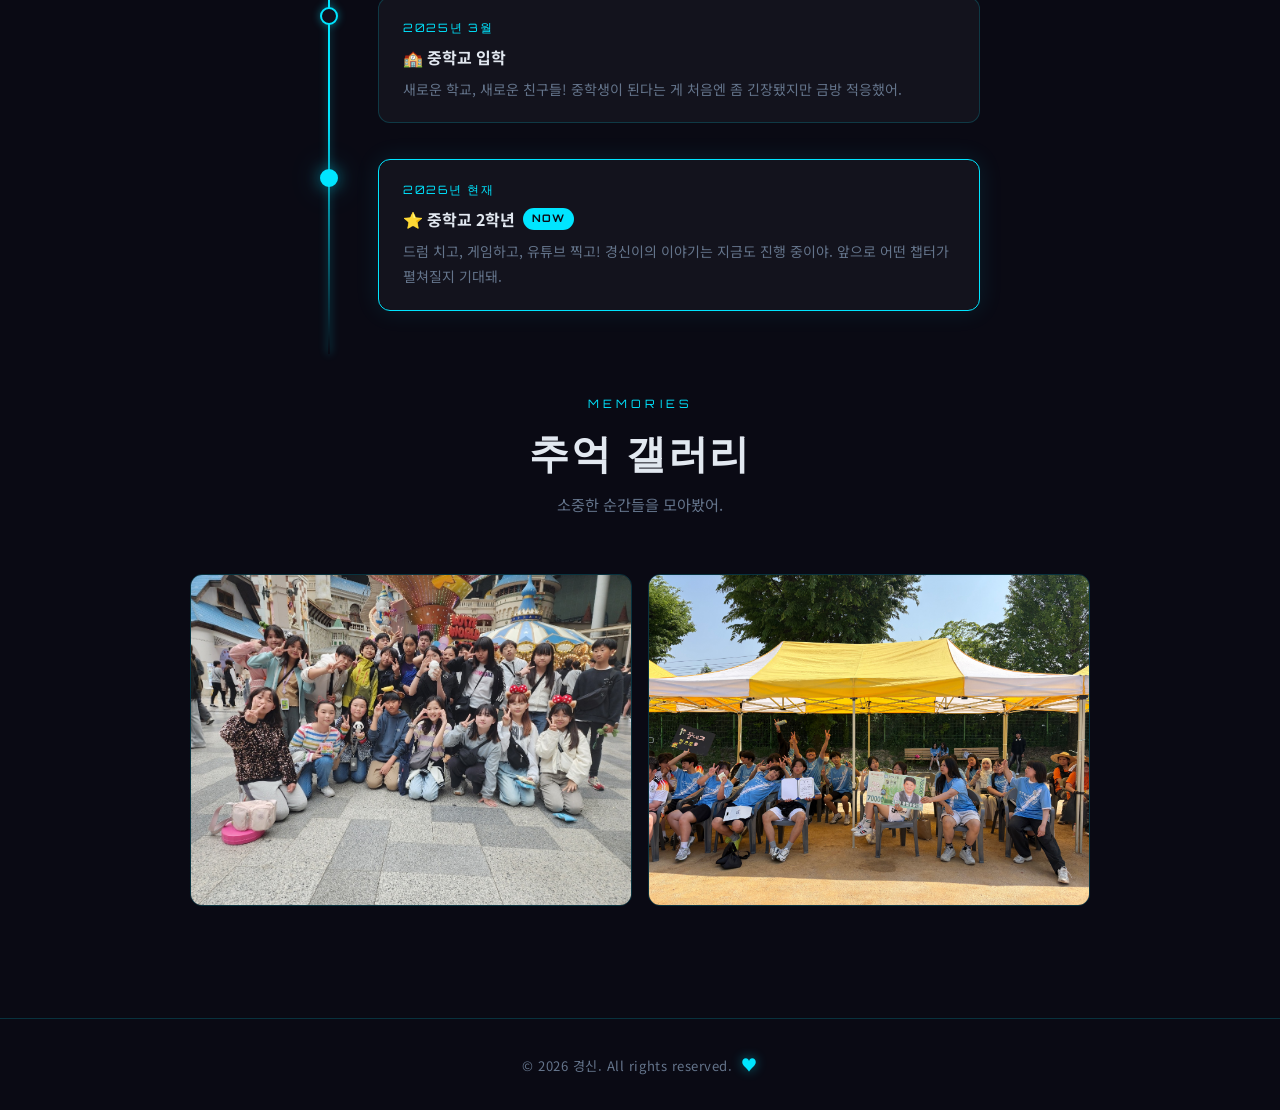
==== commit 272f0ab2: "Fix photo placement: class-photo to 초등학교 졸업 section 학급사진이 6학년 사진이므로 중학교 2학년 항목에서 초등학교 졸업 항목으로 이동.  C" ====
--- a/growth.html
+++ b/growth.html
@@ -94,6 +94,11 @@
               6년간의 초등학교 생활을 마무리했어.
               많은 추억과 친구들, 그리고 성장한 내가 남았지.
             </p>
+            <img
+              src="images/class-photo.jpeg"
+              alt="초등학교 6학년 학급 단체사진"
+              class="timeline-photo"
+            >
           </div>
         </div>
 
@@ -122,11 +127,6 @@
               드럼 치고, 게임하고, 유튜브 찍고! 경신이의 이야기는 지금도 진행 중이야.
               앞으로 어떤 챕터가 펼쳐질지 기대돼.
             </p>
-            <img
-              src="images/class-photo.jpeg"
-              alt="중학교 2학년 학급 단체사진"
-              class="timeline-photo"
-            >
           </div>
         </div>
 
